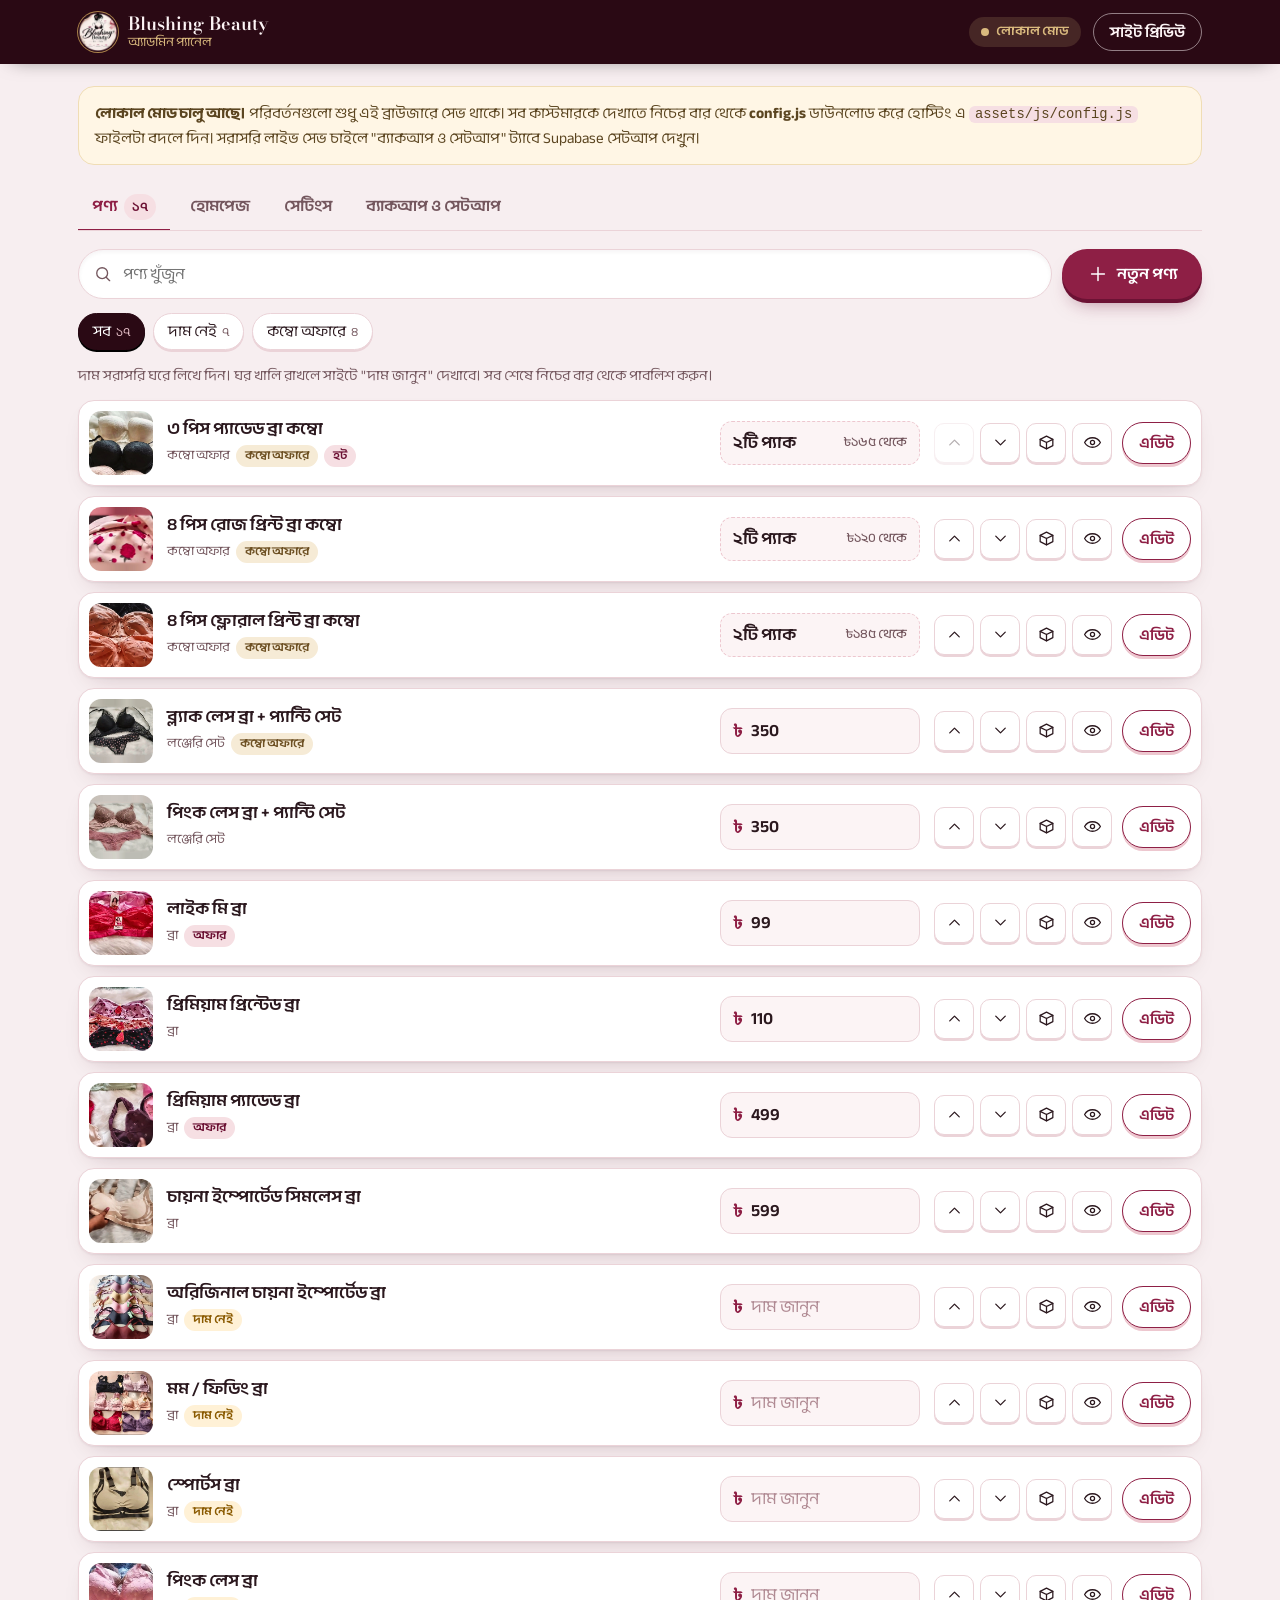
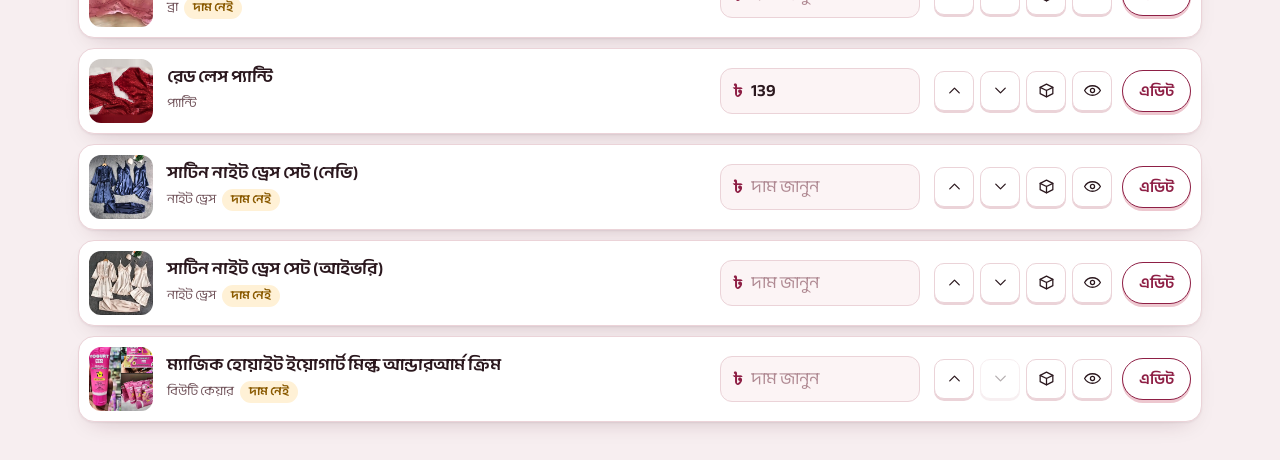
==== admin.html @ 7fa09aa9 "Launch Blushing Beauty website" ====
<!doctype html>
<html lang="bn">
<head>
  <meta charset="utf-8">
  <meta name="viewport" content="width=device-width, initial-scale=1, viewport-fit=cover">
  <meta name="robots" content="noindex, nofollow">
  <title>অ্যাডমিন | Blushing Beauty</title>
  <meta name="theme-color" content="#2A0914">
  <link rel="icon" type="image/png" href="images/favicon.png">
  <link rel="preconnect" href="https://fonts.googleapis.com">
  <link rel="preconnect" href="https://fonts.gstatic.com" crossorigin>
  <link href="https://fonts.googleapis.com/css2?family=Anek+Bangla:wght@300;400;500;600;700&family=Bodoni+Moda:opsz,wght@6..96,400..700&family=Tiro+Bangla&display=swap" rel="stylesheet">
  <link rel="stylesheet" href="assets/css/admin-base.css">
  <link rel="stylesheet" href="assets/css/admin.css">
</head>
<body class="admin">
  <header class="a-top">
    <div class="wrap a-top-row">
      <a class="a-brand" href="index.html" target="_blank" rel="noopener">
        <img src="images/logo.webp" alt="" width="40" height="40">
        <span><b>Blushing Beauty</b><small>অ্যাডমিন প্যানেল</small></span>
      </a>
      <span class="mode-pill" id="modePill"></span>
      <div class="a-top-actions">
        <a class="btn btn-ghost btn-sm" id="previewBtn" href="index.html?preview=1" target="_blank" rel="noopener">সাইট প্রিভিউ</a>
        <button type="button" class="btn btn-ghost btn-sm" id="logoutBtn" hidden>লগআউট</button>
      </div>
    </div>
  </header>

  <main class="wrap a-main">
    <!-- Login (cloud mode) -->
    <section id="loginView" class="a-login" hidden>
      <form id="loginForm" class="a-card" novalidate>
        <img src="images/logo.webp" alt="" width="72" height="72" class="a-login-logo">
        <h1>অ্যাডমিন লগইন</h1>
        <p class="a-muted">শুধু দোকানের মালিক লগইন করতে পারবেন।</p>
        <label class="a-field"><span>ইমেইল</span><input type="email" name="email" autocomplete="username" required></label>
        <label class="a-field"><span>পাসওয়ার্ড</span><input type="password" name="password" autocomplete="current-password" required></label>
        <p class="form-err" id="loginErr" role="alert"></p>
        <button type="submit" class="btn btn-primary btn-block" id="loginBtn">লগইন করুন</button>
      </form>
    </section>

    <!-- Loading / error -->
    <section id="loadView" class="a-load" hidden>
      <div class="a-spinner" aria-hidden="true"></div>
      <p id="loadText">ডেটা লোড হচ্ছে…</p>
      <button type="button" class="btn btn-primary btn-sm" id="retryBtn" hidden>আবার চেষ্টা করুন</button>
    </section>

    <!-- Main app -->
    <section id="appView" hidden>
      <div class="a-note" id="localNote" hidden>
        <b>লোকাল মোড চালু আছে।</b>
        পরিবর্তনগুলো শুধু এই ব্রাউজারে সেভ থাকে। সব কাস্টমারকে দেখাতে নিচের বার থেকে <b>config.js</b> ডাউনলোড করে হোস্টিং এ <code>assets/js/config.js</code> ফাইলটা বদলে দিন।
        সরাসরি লাইভ সেভ চাইলে "ব্যাকআপ ও সেটআপ" ট্যাবে Supabase সেটআপ দেখুন।
      </div>

      <nav class="a-tabs" role="tablist" aria-label="Admin sections">
        <button type="button" role="tab" data-tab="products" aria-selected="true">পণ্য <span class="a-tab-n" id="countAll"></span></button>
        <button type="button" role="tab" data-tab="home" aria-selected="false">হোমপেজ</button>
        <button type="button" role="tab" data-tab="settings" aria-selected="false">সেটিংস</button>
        <button type="button" role="tab" data-tab="backup" aria-selected="false">ব্যাকআপ ও সেটআপ</button>
      </nav>

      <!-- PRODUCTS -->
      <div class="a-panel" data-panel="products">
        <div class="a-toolbar">
          <label class="search">
            <svg viewBox="0 0 24 24" aria-hidden="true"><circle cx="11" cy="11" r="6.5"/><path d="m20 20-4.2-4.2"/></svg>
            <span class="sr">পণ্য খুঁজুন</span>
            <input type="search" id="aSearch" placeholder="পণ্য খুঁজুন" autocomplete="off">
          </label>
          <button type="button" class="btn btn-primary" id="addProduct">
            <svg viewBox="0 0 24 24" aria-hidden="true"><path d="M12 5v14M5 12h14"/></svg>
            নতুন পণ্য
          </button>
        </div>
        <div class="chips a-filters" id="aFilters" role="tablist" aria-label="Filter"></div>
        <p class="a-hint">দাম সরাসরি ঘরে লিখে দিন। ঘর খালি রাখলে সাইটে "দাম জানুন" দেখাবে। সব শেষে নিচের বার থেকে পাবলিশ করুন।</p>
        <ul class="a-list" id="aList" role="list"></ul>
      </div>

      <!-- HOMEPAGE: hero slides + reviews -->
      <div class="a-panel" data-panel="home" hidden>
        <div id="homePanel"></div>
      </div>

      <!-- SETTINGS -->
      <div class="a-panel" data-panel="settings" hidden>
        <form class="a-card a-form" id="settingsForm" novalidate></form>
      </div>

      <!-- BACKUP + SETUP -->
      <div class="a-panel" data-panel="backup" hidden>
        <div class="a-card a-form">
          <h2>ব্যাকআপ</h2>
          <p class="a-muted">সব পণ্য আর সেটিংস একটা ফাইলে রেখে দিন। পরে এখান থেকেই ফিরিয়ে আনা যাবে।</p>
          <div class="a-btnrow">
            <button type="button" class="btn btn-ghost btn-sm" id="exportJson">ব্যাকআপ ডাউনলোড</button>
            <label class="btn btn-ghost btn-sm a-filebtn">ব্যাকআপ থেকে ফিরিয়ে আনুন<input type="file" id="importJson" accept="application/json,.json" hidden></label>
          </div>
        </div>

        <div class="a-card a-form">
          <h2>config.js ফাইল</h2>
          <p class="a-muted">এখনকার সব পণ্য আর সেটিংস দিয়ে নতুন <code>config.js</code> তৈরি হবে। হোস্টিং এ <code>assets/js/config.js</code> এর জায়গায় এটা রাখলে সাইটে দেখাবে। ক্লাউড মোডেও এটা রাখা ভালো, ক্লাউড বন্ধ থাকলে সাইট এটা দেখায়।</p>
          <div class="a-btnrow">
            <button type="button" class="btn btn-primary btn-sm" id="exportConfig">config.js ডাউনলোড</button>
            <button type="button" class="btn btn-line btn-sm" id="resetDefaults">config.js এর পণ্যে ফিরে যান</button>
          </div>
        </div>

        <div class="a-card a-form" id="setupCard">
          <h2>লাইভ সেভ (Supabase) সেটআপ</h2>
          <p class="a-status" id="cloudStatus"></p>
          <ol class="a-steps">
            <li><a href="https://supabase.com" target="_blank" rel="noopener">supabase.com</a> এ ফ্রি অ্যাকাউন্ট খুলে একটা নতুন প্রজেক্ট বানান।</li>
            <li>SQL Editor খুলে <code>supabase-setup.sql</code> ফাইলের সব লেখা পেস্ট করে Run চাপুন।</li>
            <li>Authentication থেকে Users এ গিয়ে Add user দিয়ে নিজের ইমেইল আর পাসওয়ার্ড দিন। তারপর Sign In / Providers এ নতুন সাইন আপ বন্ধ করে দিন।</li>
            <li>Project Settings থেকে API তে গিয়ে Project URL আর anon public key কপি করে <code>assets/js/cloud-config.js</code> ফাইলে বসান।</li>
            <li>সাইট আবার আপলোড করে এই পেজে লগইন করুন। এরপর প্রতিটা পাবলিশ সাথে সাথে সবার কাছে লাইভ হবে।</li>
          </ol>
        </div>
      </div>
    </section>
  </main>

  <!-- Save bar -->
  <div class="savebar" id="saveBar" hidden>
    <div class="wrap savebar-row">
      <p id="saveText"></p>
      <div class="savebar-btns">
        <button type="button" class="btn btn-outline-light btn-sm" id="discardBtn">বাতিল</button>
        <button type="button" class="btn btn-light btn-sm" id="publishBtn">পাবলিশ করুন</button>
      </div>
    </div>
  </div>

  <!-- Product editor -->
  <dialog class="sheet a-editor" id="editor" aria-labelledby="edTitle">
    <form id="edForm" novalidate>
      <div class="ed-head">
        <h2 id="edTitle">পণ্য এডিট</h2>
        <button type="button" class="icon-btn" data-ed-close aria-label="বন্ধ করুন">
          <svg viewBox="0 0 24 24" aria-hidden="true"><path d="M6 6l12 12M18 6 6 18"/></svg>
        </button>
      </div>
      <div class="ed-body" id="edBody"></div>
      <div class="ed-foot">
        <button type="button" class="btn btn-line btn-sm" id="edDelete">মুছে ফেলুন</button>
        <span class="ed-spacer"></span>
        <button type="button" class="btn btn-ghost btn-sm" data-ed-close>বাতিল</button>
        <button type="submit" class="btn btn-primary btn-sm" id="edSave">ঠিক আছে</button>
      </div>
    </form>
  </dialog>

  <!-- Confirm -->
  <dialog class="sheet a-confirm" id="confirmDlg" aria-labelledby="confirmText">
    <div class="a-confirm-body">
      <p id="confirmText"></p>
      <div class="a-btnrow">
        <button type="button" class="btn btn-ghost btn-sm" id="confirmNo">না</button>
        <button type="button" class="btn btn-primary btn-sm" id="confirmYes">হ্যাঁ</button>
      </div>
    </div>
  </dialog>

  <div class="toast" id="toast" role="status" aria-live="polite"></div>

  <script src="assets/js/config.js"></script>
  <script src="assets/js/cloud-config.js"></script>
  <script src="assets/js/data.js"></script>
  <script src="assets/js/admin.js"></script>
</body>
</html>
---- assets/css/admin-base.css ----
/* Blushing Beauty — styles */
:root {
  --petal: #FCF4F5;
  --blush: #F6DFE3;
  --blush-deep: #EDC7CF;
  --berry: #8E1F45;
  --berry-ink: #6C1234;
  --wine: #43101F;
  --night: #2A0914;
  --ink: #2B181E;
  --muted: #74575E;
  --gold: #A8814A;
  --gold-soft: #D9B97E;
  --champagne: #EED8AC;
  --gold-line: rgba(217, 185, 126, .32);
  --line: #EBD3D8;
  --white: #FFFFFF;
  --wa: #1FA855;

  --f-display: "Bodoni Moda", "Tiro Bangla", "Noto Serif Bengali", Georgia, serif;
  --f-body: "Anek Bangla", "Noto Sans Bengali", "Hind Siliguri", system-ui, -apple-system, "Segoe UI", sans-serif;

  --shadow-1: 0 1px 2px rgba(67, 16, 31, .06), 0 10px 24px -14px rgba(67, 16, 31, .28);
  --shadow-2: 0 2px 4px rgba(67, 16, 31, .06), 0 26px 50px -22px rgba(67, 16, 31, .45);
  --noise: url("data:image/svg+xml,%3Csvg xmlns='http://www.w3.org/2000/svg' width='180' height='180'%3E%3Cfilter id='n'%3E%3CfeTurbulence type='fractalNoise' baseFrequency='.85' numOctaves='2' stitchTiles='stitch'/%3E%3CfeColorMatrix values='0 0 0 0 1 0 0 0 0 1 0 0 0 0 1 0 0 0 .07 0'/%3E%3C/filter%3E%3Crect width='100%25' height='100%25' filter='url(%23n)'/%3E%3C/svg%3E");

  --wrap: 1180px;
  --gutter: 16px;
  --r-lg: 22px;
  --r-md: 16px;
}

*, *::before, *::after { box-sizing: border-box; }
html { scroll-behavior: smooth; -webkit-text-size-adjust: 100%; }
body {
  margin: 0; background: var(--petal); color: var(--ink);
  font-family: var(--f-body); font-size: 17px; line-height: 1.65;
  -webkit-font-smoothing: antialiased; overflow-x: hidden;
}
img { display: block; max-width: 100%; }
a { color: inherit; }
button, input, textarea, select { font: inherit; color: inherit; }
button { cursor: pointer; }
h1, h2, h3 { margin: 0; font-weight: 600; }
p { margin: 0; }
[hidden] { display: none !important; }
svg { width: 22px; height: 22px; fill: none; stroke: currentColor; stroke-width: 1.6; stroke-linecap: round; stroke-linejoin: round; flex: none; }
svg .wa-dot { fill: currentColor; stroke: none; }
.sr { position: absolute; width: 1px; height: 1px; overflow: hidden; clip: rect(0 0 0 0); white-space: nowrap; }

:focus-visible { outline: 2px solid var(--berry); outline-offset: 3px; border-radius: 6px; }

.wrap { width: 100%; max-width: var(--wrap); margin: 0 auto; padding: 0 var(--gutter); }
@media (min-width: 760px) { :root { --gutter: 28px; } }
main section[id] { scroll-margin-top: 72px; }

.skip { position: absolute; left: -9999px; top: 8px; z-index: 100; background: var(--ink); color: #fff; padding: 8px 14px; border-radius: 8px; }
.skip:focus { left: 8px; }

/* ---------- strip + header ---------- */
.strip { background: var(--night); color: var(--gold-soft); text-align: center; font-size: 14px; line-height: 1.4; padding: 8px var(--gutter); letter-spacing: .01em; }

.site-header {
  position: sticky; top: 0; z-index: 30;
  background: rgba(252, 244, 245, .9);
  -webkit-backdrop-filter: saturate(1.4) blur(12px);
  backdrop-filter: saturate(1.4) blur(12px);
  border-bottom: 1px solid var(--line);
}
.header-row { display: flex; align-items: center; gap: 16px; min-height: 68px; }
.brand { display: flex; align-items: center; gap: 10px; text-decoration: none; margin-right: auto; }
.brand img { width: 44px; height: 44px; border-radius: 50%; box-shadow: 0 0 0 1px var(--gold), 0 4px 10px -4px rgba(67,16,31,.4); }
.brand-name { font-family: var(--f-display); font-size: 21px; font-weight: 600; letter-spacing: .01em; white-space: nowrap; }

.main-nav { display: none; }
.main-nav a { text-decoration: none; font-size: 16px; font-weight: 500; padding: 6px 2px; color: var(--ink); }
.main-nav a:hover { color: var(--berry); }

.header-actions { display: flex; align-items: center; gap: 8px; }
.lang { display: inline-flex; border: 1px solid var(--line); border-radius: 999px; padding: 2px; background: var(--white); }
.lang button { border: 0; background: none; padding: 4px 10px; border-radius: 999px; font-size: 14px; line-height: 1.4; color: var(--muted); }
.lang button[aria-pressed="true"] { background: var(--ink); color: var(--white); }

.cart-btn, .menu-btn, .icon-btn {
  position: relative; display: grid; place-items: center;
  width: 42px; height: 42px; border-radius: 50%;
  border: 1px solid var(--line); background: var(--white);
  box-shadow: 0 2px 0 var(--line);
}
.cart-count {
  position: absolute; top: -4px; right: -4px; min-width: 20px; height: 20px; padding: 0 5px;
  border-radius: 999px; background: var(--berry); color: #fff; font-size: 12px; line-height: 20px; text-align: center; font-weight: 600;
}
.menu-btn { gap: 5px; align-content: center; }
.menu-btn span { display: block; width: 18px; height: 1.6px; background: var(--ink); border-radius: 2px; transition: transform .2s; }
.menu-btn[aria-expanded="true"] span:first-child { transform: translateY(3.3px) rotate(45deg); }
.menu-btn[aria-expanded="true"] span:last-child { transform: translateY(-3.3px) rotate(-45deg); }

@media (max-width: 899px) {
  .brand-name { font-size: 19px; }
  .main-nav.open {
    display: flex; flex-direction: column;
    position: absolute; left: 0; right: 0; top: 100%;
    background: var(--petal); border-bottom: 1px solid var(--line);
    padding: 8px var(--gutter) 16px; box-shadow: var(--shadow-2);
  }
  .main-nav.open a { padding: 12px 0; border-bottom: 1px solid var(--line); font-size: 17px; }
  .main-nav.open a:last-child { border-bottom: 0; }
}
@media (max-width: 400px) {
  .brand-name { font-size: 17px; }
  .brand img { width: 38px; height: 38px; }
  .header-actions { gap: 6px; }
  .lang button { padding: 4px 8px; }
}
@media (min-width: 900px) {
  .main-nav { display: flex; gap: 26px; margin: 0 auto; }
  .menu-btn { display: none; }
  .brand { margin-right: 0; }
}

/* ---------- buttons (tactile, pressable) ---------- */
.btn {
  position: relative;
  display: inline-flex; align-items: center; justify-content: center; gap: 8px;
  min-height: 50px; padding: 0 24px; border-radius: 999px;
  font-size: 16px; font-weight: 600; line-height: 1.2; text-decoration: none; text-align: center;
  border: 1.5px solid transparent;
  transition: transform .12s ease, box-shadow .12s ease, background-color .15s, color .15s, border-color .15s;
}
.btn:active { transform: translateY(3px); }
.btn-primary { background: var(--berry); color: var(--white); box-shadow: 0 4px 0 var(--berry-ink), 0 12px 20px -10px rgba(108, 18, 52, .55); }
.btn-primary:hover { background: #9C2550; }
.btn-primary:active { box-shadow: 0 1px 0 var(--berry-ink), 0 4px 10px -6px rgba(108, 18, 52, .5); }
.btn-ghost { background: var(--white); border-color: var(--ink); color: var(--ink); box-shadow: 0 4px 0 var(--ink); }
.btn-ghost:hover { background: var(--petal); }
.btn-ghost:active { box-shadow: 0 1px 0 var(--ink); }
.btn-line { background: var(--white); border-color: var(--berry); color: var(--berry); box-shadow: 0 3px 0 var(--blush-deep); }
.btn-line:hover { background: var(--petal); }
.btn-line:active { box-shadow: 0 0 0 var(--blush-deep); }
.btn-light { background: var(--petal); color: var(--wine); box-shadow: 0 4px 0 var(--gold), 0 14px 26px -12px rgba(0,0,0,.6); }
.btn-light:hover { background: var(--white); }
.btn-light:active { box-shadow: 0 1px 0 var(--gold); }
.btn-outline-light { background: rgba(255,255,255,.04); border-color: rgba(252,244,245,.55); color: var(--petal); }
.btn-outline-light:hover { background: rgba(255,255,255,.1); border-color: var(--petal); }
.btn-sm { min-height: 42px; padding: 0 16px; font-size: 15px; }
.btn-block { width: 100%; }
.btn[disabled] { opacity: .5; pointer-events: none; }

/* ---------- hang tag (signature) ---------- */
.hangtag {
  position: absolute; z-index: 2; isolation: isolate;
  display: flex; flex-direction: column; align-items: center; justify-content: center;
  min-width: 66px; padding: 22px 12px 10px;
  color: var(--white); text-align: center; line-height: 1.05;
  transform: rotate(6deg); transform-origin: 50% 0;
  filter: drop-shadow(0 6px 8px rgba(67, 16, 31, .3));
  pointer-events: none;
}
.hangtag::before {
  content: ""; position: absolute; inset: 0; z-index: -1;
  background:
    radial-gradient(circle at 50% 12px, var(--petal) 0 3.6px, rgba(0,0,0,.25) 3.7px 4.4px, transparent 4.6px),
    linear-gradient(160deg, #A62B56, var(--berry) 55%, var(--berry-ink));
  clip-path: polygon(50% 0, 100% 20%, 100% 100%, 0 100%, 0 20%);
}
.hangtag::after {
  content: ""; position: absolute; left: 50%; top: -18px; width: 1.5px; height: 30px;
  background: var(--gold); transform-origin: 50% 100%; transform: rotate(-28deg);
}
.ht-price { font-family: var(--f-display); font-weight: 700; font-size: 20px; letter-spacing: .01em; }
.ht-old { font-size: 12px; opacity: .8; margin-bottom: 2px; }
.hangtag.is-ask::before {
  background: radial-gradient(circle at 50% 12px, var(--petal) 0 3.6px, rgba(255,255,255,.3) 3.7px 4.4px, transparent 4.6px), var(--ink);
}
.hangtag.is-sold::before { background: radial-gradient(circle at 50% 12px, var(--petal) 0 3.6px, transparent 4.6px), #6B5A5F; }
.ht-ask { font-family: var(--f-body); font-size: 13px; font-weight: 600; letter-spacing: 0; }

.badge {
  position: absolute; top: 12px; left: 12px; z-index: 2;
  padding: 3px 11px; border-radius: 999px; font-size: 13px; font-weight: 600; line-height: 1.5;
  background: var(--petal); color: var(--berry); box-shadow: 0 4px 10px -4px rgba(67,16,31,.45);
}
.badge-new { background: var(--ink); color: var(--white); }
.badge-hot { background: var(--berry); color: var(--white); }
.badge-offer { background: var(--gold-soft); color: var(--wine); }
.badge-sold { background: #6B5A5F; color: var(--white); }

/* ---------- hero: shop window ---------- */
.hero {
  position: relative; overflow: hidden; color: var(--petal);
  padding: 40px 0 48px;
  background:
    radial-gradient(ellipse 55% 50% at 70% 34%, rgba(233, 167, 180, .30), transparent 72%),
    radial-gradient(ellipse 70% 45% at 15% 105%, rgba(168, 129, 74, .22), transparent 70%),
    linear-gradient(165deg, #5C1631 0%, #3B0D1D 55%, var(--night) 100%);
}
.hero::before {
  content: ""; position: absolute; inset: 0; pointer-events: none; opacity: .35;
  background: repeating-linear-gradient(115deg, rgba(255,255,255,.035) 0 2px, transparent 2px 9px);
  -webkit-mask-image: radial-gradient(ellipse 80% 70% at 60% 30%, #000, transparent 75%);
  mask-image: radial-gradient(ellipse 80% 70% at 60% 30%, #000, transparent 75%);
}
.hero-grid { position: relative; display: grid; gap: 26px; grid-template-areas: "top" "stage" "bottom"; }
.hero-top { grid-area: top; }
.stage-wrap { grid-area: stage; }
.hero-bottom { grid-area: bottom; }
.hero h1 {
  font-family: var(--f-display); font-weight: 500;
  font-size: clamp(40px, 9vw, 72px); line-height: 1.08; letter-spacing: -.01em;
  max-width: 13ch; text-wrap: balance; color: var(--petal);
  text-shadow: 0 2px 30px rgba(0,0,0,.25);
}
html[lang="bn"] .hero h1 { line-height: 1.28; letter-spacing: 0; max-width: 12ch; }
.hero-sub { margin-top: 18px; font-size: 18px; color: var(--blush-deep); max-width: 36ch; }
.hero-cta { display: flex; flex-wrap: wrap; gap: 14px; }
.wa-ico { width: 20px; height: 20px; }
.promise { list-style: none; padding: 0; margin: 30px 0 0; display: grid; grid-template-columns: 1fr 1fr; gap: 14px 20px; max-width: 520px; }
.promise li { display: flex; align-items: center; gap: 10px; font-size: 15px; line-height: 1.35; color: var(--blush); }
.promise svg { color: var(--gold-soft); width: 24px; height: 24px; }

@media (max-width: 559px) { .hero-cta .btn { flex: 1 1 100%; } }
@media (min-width: 960px) {
  .hero { padding: 60px 0 68px; }
  .hero-grid {
    grid-template-columns: 1fr 1.08fr; column-gap: 40px; row-gap: 34px;
    grid-template-areas: "top stage" "bottom stage"; align-items: center;
  }
  .hero-top { align-self: end; }
  .hero-bottom { align-self: start; }
}

/* 3D stage */
.stage {
  --card-w: 124px;
  position: relative; height: calc(var(--card-w) * 2.05);
  perspective: 1100px; perspective-origin: 50% 28%;
  touch-action: pan-y; -webkit-user-select: none; user-select: none;
  cursor: grab;
}
.stage.dragging { cursor: grabbing; }
@media (min-width: 560px) { .stage { --card-w: 156px; } }
@media (min-width: 960px) { .stage { --card-w: 172px; height: 460px; } }
.ring {
  position: absolute; left: 50%; top: 9%;
  width: var(--card-w); height: calc(var(--card-w) * 1.32);
  margin-left: calc(var(--card-w) / -2);
  transform-style: preserve-3d;
  will-change: transform;
}
.r-card {
  --lit: 1;
  position: absolute; inset: 0; padding: 0; border: 0; background: none;
  transform-style: preserve-3d;
  -webkit-tap-highlight-color: transparent;
}
.r-face {
  position: absolute; inset: 0; overflow: hidden;
  border-radius: 999px 999px 16px 16px;
  -webkit-backface-visibility: hidden; backface-visibility: hidden;
}
.r-front {
  background: var(--blush-deep);
  box-shadow: 0 0 0 1.5px var(--gold-soft), 0 0 0 5px rgba(217, 185, 126, .14), 0 24px 40px -18px rgba(0,0,0,.7);
  -webkit-box-reflect: below 10px linear-gradient(transparent 70%, rgba(255,255,255,.16));
}
.r-front img { width: 100%; height: 100%; object-fit: cover; pointer-events: none; }
.r-shade { position: absolute; inset: 0; background: linear-gradient(180deg, rgba(42,9,20,.2), rgba(42,9,20,.92)); opacity: calc((1 - var(--lit)) * .95); }
.r-back {
  transform: rotateY(180deg);
  display: grid; place-items: center;
  background: radial-gradient(circle at 50% 40%, #6A1C38, #2E0A16 75%);
  box-shadow: 0 0 0 1.5px rgba(217,185,126,.45);
}
.r-back img { width: 54%; border-radius: 50%; opacity: .5; filter: grayscale(.3) sepia(.4); }
.r-tag {
  top: 18px; right: -14px;
  transform: translateZ(28px) rotate(8deg);
  -webkit-backface-visibility: hidden; backface-visibility: hidden;
  opacity: calc(.1 + var(--lit) * .9);
}
.r-tag .ht-price { font-size: 18px; }
.r-card:focus-visible { outline: none; }
.r-card:focus-visible .r-front { box-shadow: 0 0 0 3px var(--petal), 0 0 0 6px var(--gold); }
.floor {
  position: absolute; left: 50%; bottom: 0; width: min(560px, 96%); height: 80px; transform: translateX(-50%);
  background: radial-gradient(ellipse at center, rgba(233, 167, 180, .3), rgba(233,167,180,.06) 45%, transparent 70%);
  pointer-events: none;
}
.stage-ctrl { display: flex; align-items: center; justify-content: center; gap: 14px; margin-top: 6px; }
.stage-hint { font-size: 14px; color: var(--blush-deep); opacity: .85; }
.round-btn {
  display: grid; place-items: center; width: 40px; height: 40px; border-radius: 50%;
  border: 1px solid rgba(217,185,126,.55); background: rgba(255,255,255,.05); color: var(--petal);
}
.round-btn:hover { background: rgba(255,255,255,.12); }
.round-btn svg { width: 18px; height: 18px; }

/* ---------- sections ---------- */
.section-head { margin-bottom: 28px; max-width: 640px; }
.section-head h2, .size h2, .contact h2 {
  font-family: var(--f-display); font-weight: 500;
  font-size: clamp(30px, 5vw, 44px); line-height: 1.15;
}
html[lang="bn"] .section-head h2, html[lang="bn"] .size h2, html[lang="bn"] .contact h2 { line-height: 1.3; }
.section-head p { margin-top: 10px; color: var(--muted); }

/* offers: tilted photo frames */
.offers { background: var(--white); padding: 64px 0; }
.offer-list { display: grid; gap: 18px; }
.offer {
  position: relative; display: grid; grid-template-columns: 42% 1fr; align-items: center;
  background: linear-gradient(135deg, var(--petal), var(--blush));
  border: 1px solid var(--line); border-radius: var(--r-lg);
  box-shadow: var(--shadow-1);
  perspective: 900px;
}
.offer-img { display: block; border: 0; padding: 16px 0 16px 16px; background: none; }
.offer-frame {
  display: block; aspect-ratio: 1 / 1; border-radius: 14px; overflow: hidden; background: var(--blush-deep);
  transform: rotateY(16deg) rotateX(4deg) translateZ(10px);
  box-shadow: -14px 18px 28px -14px rgba(67,16,31,.55), 0 0 0 4px var(--white);
  transition: transform .45s cubic-bezier(.2,.8,.2,1), box-shadow .45s;
}
.offer-frame img { width: 100%; height: 100%; object-fit: cover; }
.offer:hover .offer-frame, .offer-img:focus-visible .offer-frame { transform: rotateY(0) rotateX(0) translateZ(24px) scale(1.02); box-shadow: 0 24px 40px -18px rgba(67,16,31,.55), 0 0 0 4px var(--white); }
.offer-body { min-width: 0; padding: 18px 18px 18px 22px; display: flex; flex-direction: column; align-items: flex-start; }
.offer-body .badge { position: static; margin-bottom: 8px; box-shadow: none; }
.offer h3 { font-size: 17px; font-weight: 600; line-height: 1.35; }
.offer-price { font-family: var(--f-display); font-weight: 600; font-size: clamp(32px, 7vw, 44px); line-height: 1.1; color: var(--berry); margin-top: 6px; }
.offer-price s { font-size: .45em; color: var(--muted); font-weight: 400; }
.offer-price-sm { font-family: var(--f-body); font-size: 18px; color: var(--muted); }
.offer-note { font-size: 14px; color: var(--muted); margin-top: 2px; }
.offer .btn { margin-top: 14px; }
@media (min-width: 900px) { .offer-list { grid-template-columns: 1fr 1fr; gap: 22px; } }

/* shop */
.shop { padding: 64px 0 72px; }
.toolbar { display: flex; gap: 10px; flex-wrap: wrap; margin-bottom: 14px; }
.search {
  flex: 1 1 260px; display: flex; align-items: center; gap: 8px;
  min-height: 48px; padding: 0 14px; border-radius: 999px;
  background: var(--white); border: 1px solid var(--line); box-shadow: inset 0 2px 4px rgba(67,16,31,.05);
}
.search svg { color: var(--muted); width: 20px; height: 20px; }
.search input { flex: 1; border: 0; background: none; min-width: 0; height: 46px; outline: none; font-size: 16px; }
.search:focus-within { border-color: var(--berry); box-shadow: 0 0 0 3px rgba(142,31,69,.12); }
.sort select {
  min-height: 48px; padding: 0 40px 0 16px; border-radius: 999px; border: 1px solid var(--line);
  background: var(--white) url("data:image/svg+xml,%3Csvg xmlns='http://www.w3.org/2000/svg' viewBox='0 0 24 24' fill='none' stroke='%2374575E' stroke-width='1.8' stroke-linecap='round'%3E%3Cpath d='m7 10 5 5 5-5'/%3E%3C/svg%3E") no-repeat right 14px center / 18px;
  -webkit-appearance: none; appearance: none; font-size: 15px;
}
.chips { display: flex; gap: 8px; overflow-x: auto; padding: 2px var(--gutter) 14px; margin: 0 calc(var(--gutter) * -1) 4px; scrollbar-width: none; }
.chips::-webkit-scrollbar { display: none; }
.chip {
  flex: none; border: 1px solid var(--line); background: var(--white); color: var(--ink);
  border-radius: 999px; padding: 7px 14px; font-size: 15px; line-height: 1.4; white-space: nowrap;
  box-shadow: 0 2px 0 var(--line);
}
.chip-n { font-size: 12.5px; color: var(--muted); margin-left: 2px; }
.chip[aria-selected="true"] { background: var(--ink); border-color: var(--ink); color: var(--white); box-shadow: 0 2px 0 #000; }
.chip[aria-selected="true"] .chip-n { color: var(--blush-deep); }
.result-count { font-size: 14px; color: var(--muted); margin-bottom: 10px; }
.result-count:empty { display: none; }

.grid { display: grid; grid-template-columns: repeat(2, minmax(0, 1fr)); gap: 14px; }
@media (min-width: 760px) { .grid { grid-template-columns: repeat(3, minmax(0, 1fr)); gap: 22px; } }
@media (min-width: 1100px) { .grid { grid-template-columns: repeat(4, minmax(0, 1fr)); } }

.card {
  --rx: 0deg; --ry: 0deg;
  position: relative; display: flex; flex-direction: column;
  background: var(--white); border: 1px solid var(--line); border-radius: var(--r-md);
  box-shadow: var(--shadow-1);
  transform: perspective(1000px) rotateX(var(--rx)) rotateY(var(--ry));
  transform-style: preserve-3d;
  transition: transform .35s cubic-bezier(.2,.8,.2,1), box-shadow .35s;
}
.card.tilting { transition: transform .08s linear, box-shadow .2s; box-shadow: var(--shadow-2); }
.card-img {
  position: relative; display: block; border: 0; padding: 0; background: var(--blush);
  aspect-ratio: 1 / 1; overflow: hidden; border-radius: calc(var(--r-md) - 1px) calc(var(--r-md) - 1px) 0 0;
}
.card-img img { width: 100%; height: 100%; object-fit: cover; transition: transform .5s ease; }
.card:hover .card-img img { transform: scale(1.04); }
.card > .hangtag { top: 16px; right: 12px; transform: translateZ(34px) rotate(6deg); }
.card-body { display: flex; flex-direction: column; flex: 1; padding: 12px 12px 14px; transform: translateZ(12px); }
.card h3 { font-size: 16px; font-weight: 600; line-height: 1.35; }
.card-note { font-size: 14px; color: var(--muted); margin-top: 2px; margin-bottom: 12px; }
.card .btn { margin-top: auto; width: 100%; }
.glare {
  position: absolute; inset: 0; border-radius: inherit; pointer-events: none; opacity: 0; transition: opacity .3s;
  background: radial-gradient(circle at var(--gx, 50%) var(--gy, 0%), rgba(255,255,255,.45), transparent 45%);
  mix-blend-mode: soft-light;
}
.card.tilting .glare { opacity: 1; }
.card.is-sold .card-img img { filter: grayscale(.85) brightness(1.05); opacity: .8; }
@media (max-width: 420px) {
  .card > .hangtag { min-width: 56px; padding: 19px 8px 8px; }
  .card > .hangtag .ht-price { font-size: 17px; }
  .card > .hangtag .ht-ask { font-size: 12px; }
  .card h3 { font-size: 15px; }
  .badge { font-size: 12px; padding: 2px 9px; top: 10px; left: 10px; }
}
.empty { grid-column: 1 / -1; text-align: center; padding: 48px 16px; color: var(--muted); display: grid; gap: 16px; justify-items: center; }

/* skeleton */
.sk { box-shadow: none; transform: none; }
.sk-img { aspect-ratio: 1 / 1; border-radius: var(--r-md) var(--r-md) 0 0; }
.sk-line { height: 14px; border-radius: 6px; margin: 4px 0 8px; }
.sk-line.short { width: 55%; }
.sk-btn { height: 42px; border-radius: 999px; margin-top: 8px; }
.sk-img, .sk-line, .sk-btn { background: linear-gradient(90deg, var(--blush) 0%, var(--petal) 50%, var(--blush) 100%); background-size: 200% 100%; animation: shimmer 1.3s linear infinite; }
@keyframes shimmer { from { background-position: 200% 0; } to { background-position: -200% 0; } }

/* size */
.size { background: var(--blush); padding: 64px 0; }
.size-grid { display: grid; gap: 32px; }
.size-copy p { margin-top: 14px; max-width: 46ch; }
.size-copy .size-help { color: var(--berry-ink); font-weight: 500; }
.size-tables { display: grid; gap: 20px; }
@media (min-width: 560px) { .size-tables { grid-template-columns: 1fr 1fr; } }
@media (min-width: 900px) { .size-grid { grid-template-columns: 1fr 1.1fr; gap: 56px; align-items: start; } }
table { width: 100%; border-collapse: separate; border-spacing: 0; background: var(--petal); border-radius: var(--r-md); overflow: hidden; box-shadow: var(--shadow-1); }
caption { text-align: left; font-family: var(--f-display); font-size: 21px; font-weight: 600; padding: 0 0 10px; }
th, td { text-align: left; padding: 11px 16px; border-bottom: 1px solid var(--line); font-size: 16px; }
th { font-weight: 600; font-size: 14px; color: var(--muted); background: var(--white); }
td:last-child, th:last-child { text-align: right; }
tbody tr:last-child td { border-bottom: 0; }
td:last-child { font-weight: 600; }

/* how */
.how { background: var(--white); padding: 64px 0; }
.steps { list-style: none; margin: 0; padding: 0; display: grid; gap: 28px; counter-reset: step; }
.steps li { counter-increment: step; position: relative; padding-left: 66px; }
.steps li::before {
  content: counter(step, bengali);
  position: absolute; left: 0; top: -6px; width: 48px; height: 48px; border-radius: 50%;
  display: grid; place-items: center;
  font-family: var(--f-display); font-size: 24px; color: var(--petal);
  background: radial-gradient(circle at 35% 30%, #B23A64, var(--berry) 55%, var(--berry-ink));
  box-shadow: 0 4px 0 var(--wine), 0 12px 18px -8px rgba(67,16,31,.5);
}
html[lang="en"] .steps li::before { content: counter(step); }
.steps h3 { font-size: 19px; font-weight: 600; line-height: 1.35; }
.steps p { color: var(--muted); margin-top: 4px; max-width: 36ch; }
@media (min-width: 900px) {
  .steps { grid-template-columns: repeat(3, 1fr); gap: 40px; }
  .steps li { padding-left: 0; padding-top: 68px; }
}

/* faq + contact */
.contact { padding: 64px 0 80px; }
.contact-grid { display: grid; gap: 48px; }
@media (min-width: 900px) { .contact-grid { grid-template-columns: 1fr 1fr; gap: 64px; } }
.faq h2 { margin-bottom: 16px; }
details { border-bottom: 1px solid var(--line); }
summary { list-style: none; cursor: pointer; position: relative; padding: 16px 40px 16px 0; font-weight: 600; font-size: 17px; line-height: 1.4; }
summary::-webkit-details-marker { display: none; }
summary::after {
  content: ""; position: absolute; right: 6px; top: 50%; width: 12px; height: 12px; margin-top: -8px;
  border-right: 1.6px solid var(--berry); border-bottom: 1.6px solid var(--berry); transform: rotate(45deg); transition: transform .2s;
}
details[open] summary::after { transform: rotate(-135deg); margin-top: -2px; }
details p { padding: 0 0 18px; color: var(--muted); max-width: 52ch; }

.contact-list { margin: 20px 0 0; display: grid; gap: 14px; }
.contact-list div { display: grid; grid-template-columns: 130px 1fr; gap: 12px; }
.contact-list dt { color: var(--muted); font-size: 15px; }
.contact-list dd { margin: 0; font-weight: 500; }
.contact-list a { text-decoration-color: var(--gold); text-underline-offset: 3px; }
@media (max-width: 420px) { .contact-list div { grid-template-columns: 1fr; gap: 0; } }
.contact-actions { display: flex; flex-wrap: wrap; gap: 12px; margin-top: 22px; }
.map { margin-top: 26px; border-radius: var(--r-md); overflow: hidden; background: var(--blush); aspect-ratio: 16 / 10; border: 1px solid var(--line); box-shadow: var(--shadow-1); }
.map iframe { width: 100%; height: 100%; border: 0; display: block; }

/* footer */
.site-footer { background: var(--night); color: var(--petal); padding: 40px 0 96px; }
.footer-row { display: grid; gap: 24px; }
.footer-brand { display: flex; align-items: center; gap: 14px; }
.footer-brand img { width: 56px; height: 56px; border-radius: 50%; box-shadow: 0 0 0 1px var(--gold); }
.footer-name { font-family: var(--f-display); font-size: 22px; }
.footer-tag { font-size: 14px; opacity: .75; font-style: italic; }
.footer-nav { display: flex; flex-wrap: wrap; gap: 8px 22px; }
.footer-nav a { text-decoration: none; opacity: .85; }
.footer-nav a:hover { opacity: 1; text-decoration: underline; }
.copy { font-size: 14px; opacity: .6; }
@media (min-width: 900px) {
  .site-footer { padding-bottom: 40px; }
  .footer-row { grid-template-columns: auto 1fr auto; align-items: center; gap: 48px; }
  .footer-nav { justify-content: center; }
}

/* floating whatsapp + cart bar + preview flag */
.wa-float {
  position: fixed; right: 16px; bottom: 18px; z-index: 40;
  width: 56px; height: 56px; border-radius: 50%; display: grid; place-items: center;
  background: radial-gradient(circle at 35% 30%, #34C46E, var(--wa)); color: #fff;
  box-shadow: 0 4px 0 #157A3D, 0 14px 24px -8px rgba(31, 168, 85, .55);
  transition: bottom .2s, transform .12s;
}
.wa-float:active { transform: translateY(3px); }
.wa-float svg { width: 30px; height: 30px; stroke-width: 1.7; }
body:has(.cart-bar:not([hidden])) .wa-float { bottom: 90px; }

.cart-bar {
  position: fixed; left: 12px; right: 12px; bottom: 12px; z-index: 40;
  display: flex; align-items: center; justify-content: space-between; gap: 12px;
  min-height: 60px; padding: 0 8px 0 20px; border: 0; border-radius: 999px;
  background: var(--ink); color: var(--white); font-size: 15px; text-align: left;
  box-shadow: 0 4px 0 #000, 0 16px 30px -10px rgba(43, 24, 30, .6);
}
.cart-bar-go { background: var(--berry); padding: 10px 16px; border-radius: 999px; font-weight: 600; white-space: nowrap; }
@media (min-width: 900px) {
  .cart-bar { display: none !important; }
  .wa-float, body:has(.cart-bar:not([hidden])) .wa-float { right: 24px; bottom: 24px; }
}
.preview-flag {
  position: fixed; top: 10px; left: 50%; transform: translateX(-50%); z-index: 70;
  background: var(--gold-soft); color: var(--wine); padding: 6px 14px; border-radius: 999px;
  font-size: 13px; font-weight: 600; box-shadow: var(--shadow-2); white-space: nowrap; max-width: calc(100% - 24px); overflow: hidden; text-overflow: ellipsis;
}

/* ---------- dialogs ---------- */
.sheet {
  border: 0; padding: 0; color: var(--ink); background: var(--petal);
  width: calc(100% - 32px); max-width: 940px; max-height: calc(100dvh - 48px);
  border-radius: var(--r-lg); overflow: auto; overscroll-behavior: contain;
  box-shadow: 0 40px 80px -30px rgba(0,0,0,.6);
}
.sheet::backdrop { background: rgba(42, 9, 20, .6); -webkit-backdrop-filter: blur(3px); backdrop-filter: blur(3px); }
.sheet[open] { animation: pop .28s cubic-bezier(.2,.8,.2,1); }
@keyframes pop { from { opacity: 0; transform: translateY(18px) scale(.98); } to { opacity: 1; transform: none; } }
.sheet-close-row { position: sticky; top: 0; z-index: 3; display: flex; justify-content: flex-end; height: 0; }
.sheet-close-row .icon-btn { margin: 12px 12px 0 0; }
.icon-btn svg { width: 20px; height: 20px; }

.pd { display: grid; }
.pd-gallery { background: var(--blush); }
.pd-main { position: relative; aspect-ratio: 1 / 1; overflow: hidden; }
.pd-main img { width: 100%; height: 100%; object-fit: cover; }
.pd-thumbs { display: flex; gap: 8px; padding: 10px; overflow-x: auto; }
.pd-thumb { flex: none; width: 64px; height: 64px; border-radius: 10px; overflow: hidden; padding: 0; border: 2px solid transparent; background: none; }
.pd-thumb[aria-pressed="true"] { border-color: var(--berry); }
.pd-thumb img { width: 100%; height: 100%; object-fit: cover; }
.pd-info { padding: 22px 20px 26px; display: flex; flex-direction: column; gap: 14px; }
.pd-cat { font-size: 14px; color: var(--muted); margin-bottom: -10px; }
.pd-cat:empty { display: none; }
.pd-info h2 { font-family: var(--f-display); font-weight: 500; font-size: 28px; line-height: 1.25; padding-right: 36px; }
.pd-price { font-family: var(--f-display); font-size: 34px; font-weight: 600; color: var(--berry); line-height: 1.1; }
.pd-price s { font-size: 18px; color: var(--muted); font-weight: 400; margin-left: 6px; }
.pd-price.pd-ask { font-family: var(--f-body); font-size: 16px; font-weight: 500; color: var(--berry-ink); background: var(--blush); padding: 12px 14px; border-radius: 12px; line-height: 1.5; }
.pd-desc { color: var(--muted); }
.pd-field { border: 0; margin: 0; padding: 0; display: flex; flex-direction: column; gap: 8px; }
.pd-field legend, .pd-label { font-size: 15px; font-weight: 600; padding: 0; margin-bottom: 8px; }
.pd-field legend { display: flex; gap: 10px; align-items: baseline; }
.pd-row { flex-direction: row; align-items: center; justify-content: space-between; }
.pd-row .pd-label { margin: 0; }
.pd-sizehelp { font-weight: 400; font-size: 14px; color: var(--berry); text-underline-offset: 3px; }
.pd-field input { width: 100%; min-height: 48px; padding: 10px 14px; border: 1px solid var(--line); border-radius: 12px; background: var(--white); }
.pd-err, .form-err { color: #B3261E; font-size: 14px; }
.pd-err:empty, .form-err:empty { display: none; }
.seg { display: flex; flex-wrap: wrap; gap: 8px; }
.seg-btn {
  min-height: 44px; min-width: 52px; padding: 6px 16px; border-radius: 999px;
  border: 1px solid var(--line); background: var(--white); font-size: 15px; line-height: 1.3;
  box-shadow: 0 2px 0 var(--line); transition: transform .1s;
}
.seg-btn:active { transform: translateY(2px); }
.seg-btn span { color: var(--muted); margin-left: 4px; }
.seg-btn[aria-pressed="true"] { background: var(--ink); border-color: var(--ink); color: var(--white); box-shadow: 0 2px 0 #000; }
.seg-btn[aria-pressed="true"] span { color: var(--blush-deep); }
.qty { display: inline-flex; align-items: center; border: 1px solid var(--line); border-radius: 999px; background: var(--white); }
.qty button { width: 42px; height: 42px; border: 0; background: none; font-size: 20px; line-height: 1; border-radius: 50%; }
.qty output { min-width: 28px; text-align: center; font-weight: 600; }
.qty-sm button { width: 34px; height: 34px; font-size: 18px; }
.pd-actions { display: grid; gap: 14px; margin-top: 4px; }

@media (min-width: 760px) {
  .pd { grid-template-columns: 1fr 1fr; }
  .pd-info { padding: 32px 30px; }
  .pd-gallery { display: flex; flex-direction: column; }
  .pd-main { flex: 1 1 auto; aspect-ratio: auto; min-height: 380px; }
}
@media (max-width: 759px) {
  .sheet { width: 100%; max-width: 100%; margin: auto 0 0; max-height: 92dvh; border-radius: var(--r-lg) var(--r-lg) 0 0; }
}

/* cart drawer */
.cart-sheet { display: none; }
.cart-sheet[open] { display: flex; flex-direction: column; }
@media (min-width: 760px) {
  .cart-sheet { margin: 0 0 0 auto; width: 440px; max-width: 100%; height: 100dvh; max-height: 100dvh; border-radius: 0; }
  .cart-sheet[open] { animation: slide .3s cubic-bezier(.2,.8,.2,1); }
  @keyframes slide { from { transform: translateX(40px); opacity: 0; } to { transform: none; opacity: 1; } }
}
.cart-head { position: sticky; top: 0; z-index: 2; display: flex; align-items: center; justify-content: space-between; padding: 16px 20px; background: var(--petal); border-bottom: 1px solid var(--line); }
.cart-head h2 { font-family: var(--f-display); font-weight: 500; font-size: 26px; }
.cart-body { padding: 8px 20px 28px; flex: 1; }
.cart-empty { padding: 48px 0; text-align: center; display: grid; gap: 18px; justify-items: center; color: var(--muted); }
.lines { list-style: none; padding: 0; margin: 0; }
.line { display: grid; grid-template-columns: 72px 1fr; gap: 14px; padding: 16px 0; border-bottom: 1px solid var(--line); }
.line img { width: 72px; height: 72px; border-radius: 12px; object-fit: cover; box-shadow: var(--shadow-1); }
.line-name { font-weight: 600; line-height: 1.35; }
.line-meta { font-size: 14px; color: var(--muted); margin-top: 2px; }
.line-row { display: flex; align-items: center; justify-content: space-between; margin-top: 8px; }
.line-total { font-weight: 600; }
.line-remove { border: 0; background: none; padding: 6px 0 0; font-size: 13px; color: var(--muted); text-decoration: underline; text-underline-offset: 3px; }
.checkout { display: grid; gap: 14px; margin-top: 18px; }
.checkout label { display: grid; gap: 6px; }
.checkout label > span { font-size: 15px; font-weight: 600; }
.checkout input:not([type="radio"]), .checkout textarea { width: 100%; min-height: 48px; padding: 10px 14px; border: 1px solid var(--line); border-radius: 12px; background: var(--white); resize: vertical; }
.checkout [aria-invalid="true"] { border-color: #B3261E; box-shadow: 0 0 0 1px #B3261E; }
.areas { border: 0; padding: 0; margin: 0; display: grid; gap: 8px; }
.areas legend { font-size: 15px; font-weight: 600; padding: 0; margin-bottom: 8px; }
.area { display: flex !important; align-items: center; gap: 10px; padding: 12px 14px; border: 1px solid var(--line); border-radius: 12px; background: var(--white); cursor: pointer; }
.area:has(input:checked) { border-color: var(--berry); box-shadow: 0 0 0 1px var(--berry); }
.area input { accent-color: var(--berry); width: 18px; height: 18px; margin: 0; }
.area span { flex: 1; font-weight: 400 !important; }
.sum { margin: 6px 0 0; padding: 14px 0 0; border-top: 1px solid var(--line); display: grid; gap: 6px; }
.sum div { display: flex; justify-content: space-between; }
.sum dt { color: var(--muted); }
.sum dd { margin: 0; font-weight: 500; }
.sum .sum-total { margin-top: 4px; font-size: 19px; }
.sum .sum-total dt { color: var(--ink); font-weight: 600; }
.sum .sum-total dd { font-family: var(--f-display); font-weight: 700; color: var(--berry); font-size: 24px; }
.fine { font-size: 13px; color: var(--muted); text-align: center; }

/* toast */
.toast {
  position: fixed; left: 50%; bottom: 100px; z-index: 60;
  transform: translate(-50%, 16px); opacity: 0; pointer-events: none;
  background: var(--ink); color: var(--white); padding: 10px 18px; border-radius: 999px; font-size: 15px;
  box-shadow: var(--shadow-2); transition: opacity .2s, transform .2s;
}
.toast.show { opacity: 1; transform: translate(-50%, 0); }

@media (prefers-reduced-motion: reduce) {
  html { scroll-behavior: auto; }
  *, *::before, *::after { transition: none !important; animation: none !important; }
}


/* =========================================================
   PREMIUM LAYER (v3)
   ========================================================= */

/* film grain on dark surfaces */
.grain { position: relative; isolation: isolate; }
.grain::after {
  content: ""; position: absolute; inset: 0; z-index: 3; pointer-events: none;
  background-image: var(--noise); mix-blend-mode: overlay; opacity: .9;
}

/* header: dark glass while it sits over the hero */
.site-header { transition: background-color .35s ease, border-color .35s ease; }
.site-header.on-dark { background: rgba(42, 9, 20, .94); border-bottom-color: var(--gold-line); }
.site-header.on-dark .brand-name { color: var(--petal); }
.site-header.on-dark .main-nav a { color: rgba(252, 244, 245, .82); }
.site-header.on-dark .main-nav a:hover { color: var(--champagne); }
.site-header.on-dark .lang { background: rgba(255, 255, 255, .06); border-color: var(--gold-line); }
.site-header.on-dark .lang button { color: rgba(252, 244, 245, .7); }
.site-header.on-dark .lang button[aria-pressed="true"] { background: var(--champagne); color: var(--night); }
.site-header.on-dark .cart-btn, .site-header.on-dark .menu-btn { background: rgba(255, 255, 255, .06); border-color: var(--gold-line); color: var(--petal); box-shadow: none; }
.site-header.on-dark .menu-btn span { background: var(--petal); }
.site-header.on-dark .main-nav.open a { color: var(--ink); }
.main-nav a { position: relative; }
@media (min-width: 900px) {
  .main-nav a::after { content: ""; position: absolute; left: 0; right: 0; bottom: 0; height: 1px; background: currentColor; transform: scaleX(0); transform-origin: left; transition: transform .3s ease; }
  .main-nav a:hover::after { transform: scaleX(1); }
}
.strip { border-bottom: 1px solid rgba(217, 185, 126, .12); }

/* hero: cinematic */
.hero { padding-top: 34px; }
.hero-word {
  position: absolute; right: -3vw; top: 4%; z-index: 0; pointer-events: none; user-select: none;
  font-family: "Bodoni Moda", Georgia, serif; font-style: italic; font-weight: 500;
  font-size: clamp(120px, 30vw, 360px); line-height: .8; letter-spacing: -.03em;
  color: transparent; -webkit-text-stroke: 1px rgba(217, 185, 126, .2);
}
.hero-grid { z-index: 1; }
.hero-sign {
  margin-top: 6px; font-family: "Bodoni Moda", Georgia, serif; font-style: italic; font-weight: 400;
  font-size: clamp(18px, 2.4vw, 24px); color: var(--champagne); letter-spacing: .01em;
}
html[lang="en"] .hero-sign { display: none; }
@media (max-width: 759px) { .hero-word { -webkit-text-stroke-color: rgba(217, 185, 126, .12); top: 2%; } }
.hero-sub { color: rgba(237, 199, 207, .9); }
.spot {
  position: absolute; left: 50%; top: -18%; width: 82%; height: 120%; transform: translateX(-50%);
  background: linear-gradient(180deg, rgba(255, 232, 240, .2), rgba(255, 232, 240, .04) 60%, transparent 85%);
  clip-path: polygon(40% 0, 60% 0, 100% 100%, 0 100%);
  filter: blur(10px); pointer-events: none;
}
.stage { isolation: isolate; }
.r-front { box-shadow: 0 0 0 1px var(--champagne), 0 0 0 6px rgba(217, 185, 126, .12), 0 0 0 7px rgba(217, 185, 126, .28), 0 26px 44px -18px rgba(0,0,0,.75); }
.btn-light { background: linear-gradient(180deg, #FFF8F2, var(--petal)); }

@media (prefers-reduced-motion: no-preference) {
  .hero h1 { animation: rise 1s .05s cubic-bezier(.2,.8,.2,1) both; }
  .hero-sign { animation: rise 1s .2s cubic-bezier(.2,.8,.2,1) both; }
  .hero-sub { animation: rise 1s .3s cubic-bezier(.2,.8,.2,1) both; }
  .stage { animation: stageIn 1.4s .2s cubic-bezier(.2,.8,.2,1) both; }
  .hero-bottom { animation: rise 1s .45s cubic-bezier(.2,.8,.2,1) both; }
  @keyframes rise { from { opacity: 0; transform: translateY(22px); } to { opacity: 1; transform: none; } }
  @keyframes stageIn { from { opacity: 0; transform: translateY(40px) scale(.9); } to { opacity: 1; transform: none; } }
}

/* brand ribbon */
.ribbon {
  background: var(--night); color: var(--champagne); overflow: hidden;
  border-top: 1px solid var(--gold-line); border-bottom: 1px solid var(--gold-line);
  padding: 13px 0;
}
.ribbon-track { display: flex; width: max-content; animation: marquee 48s linear infinite; }
.ribbon:hover .ribbon-track { animation-play-state: paused; }
.rb-set { display: flex; align-items: center; gap: 26px; padding-right: 26px; }
.rb-item { font-family: "Bodoni Moda", "Tiro Bangla", Georgia, serif; font-style: italic; font-size: 19px; white-space: nowrap; }
.rb-ico svg { width: 15px; height: 15px; color: var(--gold-soft); stroke-width: 1.4; display: block; }
@keyframes marquee { to { transform: translateX(-50%); } }
@media (prefers-reduced-motion: reduce) { .ribbon-track { animation: none; } }

/* section heads: a little more air */
.section-head { margin-bottom: 34px; }
.section-head h2, .size h2, .contact h2, .vow h2 { letter-spacing: -.005em; }

/* category arches */
.cats-sec { background: var(--petal); padding: 72px 0 64px; }
.arches {
  display: grid; grid-auto-flow: column; grid-auto-columns: 40%; gap: 16px;
  overflow-x: auto; scroll-snap-type: x mandatory; scrollbar-width: none;
  margin: 0 calc(var(--gutter) * -1); padding: 10px var(--gutter) 12px;
}
.arches::-webkit-scrollbar { display: none; }
@media (min-width: 640px) { .arches { grid-auto-columns: 28%; } }
@media (min-width: 1000px) {
  .arches { grid-auto-flow: row; grid-template-columns: repeat(auto-fit, minmax(150px, 1fr)); overflow: visible; margin: 0; padding: 10px 0 0; gap: 22px; }
}
.arch-tile { scroll-snap-align: start; display: grid; gap: 6px; justify-items: center; text-align: center; border: 0; background: none; padding: 0; color: var(--ink); }
.arch-img {
  display: block; width: 100%; aspect-ratio: 3 / 4; overflow: hidden; background: var(--blush);
  border-radius: 999px 999px 18px 18px;
  box-shadow: 0 0 0 1px rgba(168, 129, 74, .45), 0 0 0 6px var(--petal), 0 0 0 7px rgba(168, 129, 74, .22), 0 26px 40px -24px rgba(67, 16, 31, .55);
  transition: transform .45s cubic-bezier(.2,.8,.2,1), box-shadow .45s;
  margin-bottom: 10px;
}
.arch-img img { width: 100%; height: 100%; object-fit: cover; transition: transform .7s cubic-bezier(.2,.8,.2,1); }
.arch-tile:hover .arch-img { transform: translateY(-6px); }
.arch-tile:hover .arch-img img { transform: scale(1.06); }
.arch-name { font-family: var(--f-display); font-size: 19px; font-weight: 500; line-height: 1.3; }
.arch-n { font-size: 13.5px; color: var(--muted); }

/* offers: dark lookbook */
.offers {
  color: var(--petal);
  background:
    radial-gradient(ellipse 60% 55% at 85% 0%, rgba(142, 31, 69, .45), transparent 70%),
    radial-gradient(ellipse 50% 40% at 0% 100%, rgba(168, 129, 74, .16), transparent 70%),
    linear-gradient(180deg, #36101F, var(--night));
  padding: 76px 0;
}
.offers .section-head h2 { color: var(--petal); }
.offers .section-head p { color: rgba(237, 199, 207, .8); }
.offers .offer {
  background: linear-gradient(145deg, rgba(255, 255, 255, .08), rgba(255, 255, 255, .02));
  border: 1px solid var(--gold-line);
  box-shadow: 0 30px 60px -32px rgba(0, 0, 0, .85);
}
.offers .offer h3 { color: var(--petal); }
.offers .offer-price { color: var(--champagne); }
.offers .offer-price s { color: rgba(237, 199, 207, .6); }
.offers .offer-price-sm { color: rgba(237, 199, 207, .8); }
.offers .offer-note { color: rgba(237, 199, 207, .75); }
.offers .offer-frame { box-shadow: 0 0 0 1px var(--champagne), 0 0 0 5px rgba(255, 255, 255, .06), -16px 22px 34px -14px rgba(0, 0, 0, .85); }
.offers .offer:hover .offer-frame { box-shadow: 0 0 0 1px var(--champagne), 0 0 0 5px rgba(255, 255, 255, .08), 0 28px 44px -18px rgba(0, 0, 0, .85); }
.offers .btn-primary { box-shadow: 0 4px 0 #4B0C22, 0 14px 24px -12px rgba(0, 0, 0, .7); }
.offers .btn-line { background: transparent; color: var(--champagne); border-color: var(--gold-line); box-shadow: none; }
.offers .btn-line:hover { background: rgba(255, 255, 255, .06); }

/* shop cards: softer, deeper */
.shop { background: linear-gradient(180deg, var(--petal), #FBF0F2); }
.card { border: 0; border-radius: 20px; box-shadow: 0 1px 0 rgba(67, 16, 31, .05), 0 22px 44px -28px rgba(67, 16, 31, .5); }
.card-img { border-radius: 20px 20px 0 0; }
.card-img .img-alt { position: absolute; inset: 0; opacity: 0; transition: opacity .5s ease, transform .5s ease; }
.quick {
  position: absolute; left: 50%; bottom: 12px; z-index: 2; transform: translate(-50%, 8px); opacity: 0;
  background: rgba(252, 244, 245, .94); color: var(--ink); font-size: 13px; font-weight: 600;
  padding: 6px 14px; border-radius: 999px; white-space: nowrap;
  box-shadow: 0 8px 18px -10px rgba(67, 16, 31, .6);
  transition: opacity .3s, transform .3s;
}
@media (hover: hover) {
  .card:hover .img-alt { opacity: 1; }
  .card:hover .quick { opacity: 1; transform: translate(-50%, 0); }
}
@media (hover: none) { .quick { display: none; } }
.card-body { padding: 14px 14px 16px; }
.card h3 { font-size: 16.5px; }
.chip[aria-selected="true"] { background: var(--night); border-color: var(--night); }

/* brand promise */
.vow { background: linear-gradient(180deg, var(--blush), #F2D2D9); padding: 84px 0; overflow: hidden; }
.vow-grid { display: grid; gap: 44px; align-items: center; }
@media (min-width: 900px) { .vow-grid { grid-template-columns: .9fr 1.1fr; gap: 64px; } }
.medal { position: relative; width: min(340px, 80vw); aspect-ratio: 1 / 1; margin: 0 auto; }
.medal-ring { position: absolute; inset: 0; width: 100%; height: 100%; overflow: visible; }
.medal-ring text { font-family: "Bodoni Moda", Georgia, serif; font-size: 12.5px; letter-spacing: .22em; fill: var(--gold); }
.medal-line { fill: none; stroke: rgba(168, 129, 74, .5); stroke-width: 1; }
.medal img {
  position: absolute; left: 22%; top: 22%; width: 56%; height: 56%; border-radius: 50%;
  box-shadow: 0 0 0 1px var(--gold), 0 0 0 9px rgba(255, 255, 255, .55), 0 34px 60px -22px rgba(67, 16, 31, .55);
}
@media (prefers-reduced-motion: no-preference) {
  .medal-ring { animation: turn 90s linear infinite; }
  @keyframes turn { to { transform: rotate(360deg); } }
}
.vow h2 { font-family: var(--f-display); font-weight: 500; font-size: clamp(30px, 5vw, 44px); line-height: 1.2; }
html[lang="bn"] .vow h2 { line-height: 1.32; }
.pillars { list-style: none; padding: 0; margin: 28px 0 0; display: grid; gap: 24px; }
.pillars li { display: flex; gap: 18px; align-items: flex-start; }
.pillars svg {
  width: 52px; height: 52px; padding: 13px; border-radius: 50%; flex: none;
  color: var(--berry); background: var(--petal); stroke-width: 1.4;
  box-shadow: 0 0 0 1px rgba(168, 129, 74, .45), 0 0 0 5px rgba(255, 255, 255, .5), 0 14px 24px -14px rgba(67, 16, 31, .5);
}
.pillars h3 { font-family: var(--f-display); font-weight: 500; font-size: 22px; line-height: 1.3; }
.pillars p { color: var(--muted); margin-top: 4px; max-width: 44ch; }

/* rhythm of the light sections */
.size { background: var(--white); }
.size-copy .btn { margin-top: 20px; }
.how { background: var(--petal); }
.contact { background: var(--white); }
.steps li::before {
  color: var(--champagne);
  background: radial-gradient(circle at 35% 30%, #7A1A3D, var(--wine) 60%, var(--night));
  box-shadow: 0 0 0 1px var(--gold), 0 0 0 5px rgba(217, 185, 126, .14), 0 14px 22px -10px rgba(42, 9, 20, .6);
}
table { box-shadow: 0 0 0 1px var(--line), 0 18px 36px -26px rgba(67, 16, 31, .45); }

/* footer */
.site-footer {
  background: radial-gradient(ellipse 60% 55% at 50% 0%, rgba(142, 31, 69, .32), transparent 70%), var(--night);
  padding: 56px 0 110px;
}
.footer-word {
  font-family: "Bodoni Moda", Georgia, serif; font-style: italic; font-weight: 500;
  font-size: clamp(50px, 12.5vw, 176px); line-height: 1.1; padding-bottom: .1em; letter-spacing: -.02em; text-align: center; white-space: nowrap;
  background: linear-gradient(180deg, #F3DDB0 10%, #B88F55 90%); -webkit-background-clip: text; background-clip: text; color: transparent;
  margin-bottom: 40px;
}
.footer-cols { display: grid; gap: 30px; border-top: 1px solid var(--gold-line); padding-top: 34px; }
@media (min-width: 760px) { .footer-cols { grid-template-columns: 1.5fr 1fr 1fr; gap: 40px; } }
.footer-brand { display: grid; gap: 10px; align-content: start; }
.footer-brand img { width: 58px; height: 58px; border-radius: 50%; box-shadow: 0 0 0 1px var(--gold); }
.footer-tag { font-family: "Bodoni Moda", Georgia, serif; font-style: italic; font-size: 20px; color: var(--champagne); opacity: 1; }
.footer-blurb { font-size: 15px; color: rgba(252, 244, 245, .7); max-width: 36ch; }
.footer-nav, .footer-contact { display: grid; gap: 9px; align-content: start; justify-content: start; }
.footer-nav h3, .footer-contact h3 { font-size: 14px; font-weight: 600; color: var(--champagne); letter-spacing: .03em; margin-bottom: 4px; }
.footer-nav a, .footer-contact a { color: rgba(252, 244, 245, .85); text-decoration: none; opacity: 1; }
.footer-nav a:hover, .footer-contact a:hover { color: var(--champagne); text-decoration: none; }
.footer-contact p { font-size: 15px; color: rgba(252, 244, 245, .7); max-width: 30ch; }
.footer-base { display: flex; flex-wrap: wrap; justify-content: space-between; gap: 8px 24px; margin-top: 40px; padding-top: 18px; border-top: 1px solid rgba(255, 255, 255, .08); font-size: 13.5px; color: rgba(252, 244, 245, .55); }
@media (min-width: 900px) { .site-footer { padding-bottom: 44px; } }

/* product dialog: swipe gallery + trust row */
.pd-main { position: relative; }
.pd-slides { display: flex; height: 100%; overflow-x: auto; scroll-snap-type: x mandatory; scrollbar-width: none; overscroll-behavior-x: contain; }
.pd-slides::-webkit-scrollbar { display: none; }
.pd-slide { flex: 0 0 100%; scroll-snap-align: start; aspect-ratio: 1 / 1; }
.pd-slide img { width: 100%; height: 100%; object-fit: cover; }
.pd-dots { position: absolute; left: 50%; bottom: 12px; transform: translateX(-50%); display: flex; gap: 6px; z-index: 2; }
.pd-dots span { width: 7px; height: 7px; border-radius: 4px; background: rgba(255, 255, 255, .6); box-shadow: 0 1px 3px rgba(0,0,0,.3); transition: width .25s; }
.pd-dots span.on { width: 20px; background: #fff; }
@media (min-width: 760px) {
  .pd-slide { aspect-ratio: auto; height: 100%; }
  .pd-dots { display: none; }
}
.pd-trust { list-style: none; margin: 4px 0 0; padding: 16px 0 0; border-top: 1px solid var(--line); display: grid; gap: 10px; font-size: 14.5px; color: var(--muted); }
.pd-trust li { display: flex; align-items: center; gap: 10px; }
.pd-trust svg { width: 20px; height: 20px; color: var(--berry); }
.pd-trust a { color: var(--berry); text-underline-offset: 3px; }
.pd-price { color: var(--berry); }
@media (max-width: 759px) {
  .pd-thumbs { display: none; }
  .pd-actions {
    position: sticky; bottom: 0; z-index: 2; margin: 0 -20px; padding: 12px 20px calc(10px + env(safe-area-inset-bottom));
    grid-auto-flow: column; grid-auto-columns: 1fr; gap: 10px;
    background: rgba(252, 244, 245, .96); border-top: 1px solid var(--line);
    -webkit-backdrop-filter: blur(8px); backdrop-filter: blur(8px);
  }
  .pd-actions .btn { padding: 0 12px; font-size: 15px; }
}
---- assets/css/admin.css ----
/* Blushing Beauty — admin panel (builds on style.css tokens) */
body.admin { background: #F7EEF0; padding-bottom: 40px; }
body.admin.has-savebar { padding-bottom: 110px; }

.a-top { position: sticky; top: 0; z-index: 30; background: var(--night); color: var(--petal); box-shadow: 0 6px 20px -12px rgba(0,0,0,.6); }
.a-top-row { display: flex; align-items: center; gap: 12px; min-height: 64px; flex-wrap: wrap; padding-top: 8px; padding-bottom: 8px; }
.a-brand { display: flex; align-items: center; gap: 10px; text-decoration: none; margin-right: auto; }
.a-brand img { width: 40px; height: 40px; border-radius: 50%; box-shadow: 0 0 0 1px var(--gold); }
.a-brand span { display: grid; line-height: 1.2; }
.a-brand b { font-family: var(--f-display); font-weight: 600; font-size: 18px; }
.a-brand small { font-size: 13px; color: var(--gold-soft); }
.a-top .btn-ghost { background: transparent; color: var(--petal); border-color: rgba(252,244,245,.5); box-shadow: none; min-height: 38px; }
.a-top .btn-ghost:hover { background: rgba(255,255,255,.08); }
.a-top-actions { display: flex; gap: 8px; }
.mode-pill { display: inline-flex; align-items: center; gap: 7px; font-size: 13px; font-weight: 600; padding: 4px 12px; border-radius: 999px; }
.mode-pill::before { content: ""; width: 8px; height: 8px; border-radius: 50%; background: currentColor; }
.mode-pill.is-cloud { background: rgba(31,168,85,.16); color: #7BE3A4; }
.mode-pill.is-local { background: rgba(217,185,126,.16); color: var(--gold-soft); }

.a-main { padding-top: 22px; }
.a-card { background: var(--white); border: 1px solid var(--line); border-radius: var(--r-lg); box-shadow: var(--shadow-1); padding: 22px; }
.a-muted { color: var(--muted); font-size: 15px; }
.a-note { background: #FFF6E5; border: 1px solid #F0DDB5; color: #5B4520; border-radius: var(--r-md); padding: 14px 16px; font-size: 15px; line-height: 1.6; margin-bottom: 18px; }
.a-note code, .a-card code { background: var(--blush); padding: 1px 6px; border-radius: 6px; font-size: .92em; }

/* login + loading */
.a-login { display: grid; place-items: center; min-height: 70vh; }
.a-login .a-card { width: min(420px, 100%); display: grid; gap: 14px; text-align: left; }
.a-login-logo { width: 72px; height: 72px; border-radius: 50%; justify-self: center; box-shadow: 0 0 0 1px var(--gold), var(--shadow-1); }
.a-login h1 { font-family: var(--f-display); font-weight: 500; font-size: 28px; text-align: center; }
.a-login .a-muted { text-align: center; margin-top: -8px; }
.a-load { display: grid; place-items: center; gap: 14px; min-height: 60vh; text-align: center; color: var(--muted); }
.a-spinner { width: 34px; height: 34px; border-radius: 50%; border: 3px solid var(--blush-deep); border-top-color: var(--berry); animation: spin .8s linear infinite; }
@keyframes spin { to { transform: rotate(360deg); } }

/* fields */
.a-field { display: grid; gap: 6px; }
.a-field > span { font-size: 14.5px; font-weight: 600; }
.a-field small { font-size: 13px; color: var(--muted); }
.a-field input, .a-field select, .a-field textarea, .cat-row input {
  width: 100%; min-height: 46px; padding: 9px 13px; border: 1px solid var(--line); border-radius: 12px; background: var(--white); font-size: 16px;
}
.a-field textarea { resize: vertical; min-height: 84px; line-height: 1.5; }
.a-field input:focus, .a-field select:focus, .a-field textarea:focus, .cat-row input:focus, .qp input:focus { outline: none; border-color: var(--berry); box-shadow: 0 0 0 3px rgba(142,31,69,.12); }

/* tabs */
.a-tabs { display: flex; gap: 6px; border-bottom: 1px solid var(--line); margin-bottom: 18px; overflow-x: auto; scrollbar-width: none; }
.a-tabs button { flex: none; border: 0; background: none; padding: 10px 14px; font-size: 16px; font-weight: 600; color: var(--muted); border-bottom: 2.5px solid transparent; margin-bottom: -1px; }
.a-tabs button[aria-selected="true"] { color: var(--berry); border-bottom-color: var(--berry); }
.a-tab-n { font-size: 13px; background: var(--blush); color: var(--berry-ink); border-radius: 999px; padding: 1px 8px; margin-left: 4px; }

.a-toolbar { display: flex; gap: 10px; flex-wrap: wrap; margin-bottom: 12px; }
.a-toolbar .search { flex: 1 1 240px; }
.a-filters { margin-bottom: 0; }
.a-hint { font-size: 14px; color: var(--muted); margin: 0 0 12px; }

/* product list */
.a-list { list-style: none; margin: 0; padding: 0; display: grid; gap: 10px; }
.a-row {
  display: grid; grid-template-columns: 64px 1fr; gap: 10px 14px; align-items: center;
  background: var(--white); border: 1px solid var(--line); border-radius: var(--r-md); padding: 10px; box-shadow: var(--shadow-1);
}
.a-row.is-off { opacity: .62; }
.a-thumb { width: 64px; height: 64px; border-radius: 12px; overflow: hidden; border: 0; padding: 0; background: var(--blush); display: grid; place-items: center; font-size: 11px; color: var(--muted); }
.a-thumb img { width: 100%; height: 100%; object-fit: cover; }
.a-row.is-sold .a-thumb img { filter: grayscale(.8); }
.a-info { min-width: 0; }
.a-name { font-weight: 600; line-height: 1.35; }
.a-meta { display: flex; flex-wrap: wrap; gap: 6px; align-items: center; font-size: 13px; color: var(--muted); margin-top: 4px; }
.pill { font-size: 12px; font-weight: 600; padding: 1px 9px; border-radius: 999px; background: var(--blush); color: var(--berry-ink); }
.pill-warn { background: #FFF1D6; color: #8A5A00; }
.pill-sold { background: #ECE6E7; color: #5A4A4F; }
.pill-off { background: #ECE6E7; color: #5A4A4F; }
.pill-gold { background: #F6EBD6; color: #6E5124; }
.a-price { grid-column: 1 / -1; }
.a-actions { grid-column: 1 / -1; display: flex; gap: 6px; align-items: center; flex-wrap: wrap; }
.a-actions .btn { margin-left: auto; }
.a-ic {
  display: grid; place-items: center; width: 40px; height: 40px; border-radius: 10px;
  border: 1px solid var(--line); background: var(--white); color: var(--ink); box-shadow: 0 2px 0 var(--line);
}
.a-ic svg { width: 19px; height: 19px; }
.a-ic:disabled { opacity: .35; cursor: default; }
.a-ic.is-on { background: var(--ink); color: var(--white); border-color: var(--ink); box-shadow: 0 2px 0 #000; }
.qp { display: flex; align-items: center; gap: 0; border: 1px solid var(--line); border-radius: 12px; background: var(--petal); overflow: hidden; }
.qp-cur { padding: 0 4px 0 12px; font-family: var(--f-display); font-weight: 700; color: var(--berry); }
.qp input { flex: 1; min-width: 0; border: 0; background: none; height: 44px; font-size: 17px; font-weight: 600; padding: 0 12px 0 4px; }
.qp input::placeholder { font-weight: 400; color: #B08A93; }
.qp:focus-within { border-color: var(--berry); box-shadow: 0 0 0 3px rgba(142,31,69,.12); background: var(--white); }
.qp-multi { width: 100%; display: flex; justify-content: space-between; align-items: center; gap: 8px; min-height: 44px; padding: 0 12px; border: 1px dashed var(--blush-deep); border-radius: 12px; background: var(--petal); font-weight: 600; }
.qp-multi small { font-weight: 500; color: var(--muted); font-size: 13px; }
.a-empty { text-align: center; color: var(--muted); padding: 40px 12px; display: grid; gap: 12px; justify-items: center; }

@media (min-width: 760px) {
  .a-row { grid-template-columns: 64px minmax(0, 1fr) 200px auto; }
  .a-price, .a-actions { grid-column: auto; }
  .a-actions { flex-wrap: nowrap; }
  .a-actions .btn { margin-left: 4px; }
}

/* settings + backup */
.a-form { display: grid; gap: 16px; margin-bottom: 18px; }
.a-form h2 { font-family: var(--f-display); font-weight: 500; font-size: 22px; margin-top: 8px; }
.a-form h2:first-child { margin-top: 0; }
.ed-2 { display: grid; gap: 14px; }
@media (min-width: 640px) { .ed-2 { grid-template-columns: 1fr 1fr; } }
.cats { display: grid; gap: 8px; }
.cat-row { display: grid; grid-template-columns: 1fr 1fr auto auto; gap: 8px; align-items: center; }
.cat-n { font-size: 13px; color: var(--muted); white-space: nowrap; }
@media (max-width: 520px) { .cat-row { grid-template-columns: 1fr 1fr auto; } .cat-n { display: none; } }
.a-btnrow { display: flex; flex-wrap: wrap; gap: 10px; }
.a-filebtn { cursor: pointer; }
.a-status { font-size: 15px; }
.a-steps { margin: 0; padding-left: 22px; display: grid; gap: 8px; font-size: 15px; line-height: 1.6; }
.a-steps a { color: var(--berry); }

/* save bar */
.savebar {
  position: fixed; left: 0; right: 0; bottom: 0; z-index: 45;
  background: var(--night); color: var(--petal);
  box-shadow: 0 -10px 30px -12px rgba(0,0,0,.5);
  padding: 12px 0 calc(12px + env(safe-area-inset-bottom));
  animation: up .25s ease;
}
@keyframes up { from { transform: translateY(100%); } to { transform: none; } }
.savebar-row { display: flex; align-items: center; gap: 12px; flex-wrap: wrap; }
.savebar-row p { flex: 1 1 220px; font-size: 15px; }
.savebar-btns { display: flex; gap: 10px; }
.savebar .btn { min-height: 42px; }

/* editor */
.a-editor { max-width: 760px; height: calc(100dvh - 48px); overflow: hidden; }
.a-editor form { display: flex; flex-direction: column; height: 100%; min-height: 0; }
@media (max-width: 759px) { .a-editor { height: 94dvh; max-height: 94dvh; } }
.ed-head { display: flex; align-items: center; justify-content: space-between; padding: 14px 18px; border-bottom: 1px solid var(--line); background: var(--petal); }
.ed-head h2 { font-family: var(--f-display); font-weight: 500; font-size: 24px; }
.ed-body { flex: 1 1 auto; min-height: 0; overflow: auto; overscroll-behavior: contain; padding: 4px 18px 18px; }
.ed-foot { display: flex; align-items: center; gap: 10px; padding: 12px 18px calc(12px + env(safe-area-inset-bottom)); border-top: 1px solid var(--line); background: var(--petal); }
.ed-spacer { flex: 1; }
.ed-sec { padding: 16px 0; border-bottom: 1px solid var(--line); display: grid; gap: 12px; }
.ed-sec:last-of-type { border-bottom: 0; }
.ed-sec h3 { font-size: 16px; font-weight: 700; color: var(--berry-ink); }
.ed-tip { font-size: 13.5px; }
.ed-imgs { display: flex; flex-wrap: wrap; gap: 10px; }
.ed-img, .ed-add { position: relative; width: 104px; height: 104px; border-radius: 14px; overflow: hidden; }
.ed-img { background: var(--blush); box-shadow: var(--shadow-1); }
.ed-img img { width: 100%; height: 100%; object-fit: cover; }
.ed-img.is-main { box-shadow: 0 0 0 2.5px var(--berry), var(--shadow-1); }
.ed-img.is-loading { display: grid; place-items: center; }
.ed-img-main, .ed-img-btn { position: absolute; left: 6px; bottom: 6px; font-size: 11.5px; font-weight: 600; padding: 2px 8px; border-radius: 999px; border: 0; background: rgba(43,24,30,.78); color: #fff; }
.ed-img-main { background: var(--berry); }
.ed-img-x { position: absolute; top: 5px; right: 5px; width: 28px; height: 28px; border-radius: 50%; border: 0; background: rgba(255,255,255,.92); display: grid; place-items: center; box-shadow: 0 2px 6px rgba(0,0,0,.2); }
.ed-img-x svg { width: 15px; height: 15px; }
.ed-add { display: grid; place-content: center; justify-items: center; gap: 4px; border: 2px dashed var(--blush-deep); background: var(--petal); color: var(--berry); cursor: pointer; font-size: 13px; font-weight: 600; text-align: center; }
.ed-add:hover { background: var(--blush); }
.ed-opt { position: relative; display: grid; grid-template-columns: 1fr 1fr; gap: 10px; padding: 12px; border: 1px solid var(--line); border-radius: 14px; background: var(--petal); margin-bottom: 10px; }
@media (min-width: 640px) { .ed-opt { grid-template-columns: 1.3fr 1.1fr .8fr .8fr; padding-right: 54px; } }
.ed-opt-x { position: absolute; top: 8px; right: 8px; }
@media (max-width: 639px) { .ed-opt { padding-top: 52px; } }
.ed-money input { font-weight: 600; }
.ed-radios { display: grid; gap: 8px; }
.ed-radios label { display: flex; gap: 10px; align-items: center; font-size: 15.5px; }
.ed-radios input { accent-color: var(--berry); width: 18px; height: 18px; }
.ed-switches { display: grid; gap: 10px; }
.switch { display: flex; align-items: center; gap: 12px; cursor: pointer; font-size: 15.5px; }
.switch input { position: absolute; opacity: 0; width: 1px; height: 1px; }
.switch-ui { position: relative; flex: none; width: 46px; height: 28px; border-radius: 999px; background: #D9C9CD; transition: background .2s; }
.switch-ui::after { content: ""; position: absolute; top: 3px; left: 3px; width: 22px; height: 22px; border-radius: 50%; background: #fff; box-shadow: 0 2px 4px rgba(0,0,0,.25); transition: transform .2s; }
.switch input:checked + .switch-ui { background: var(--berry); }
.switch input:checked + .switch-ui::after { transform: translateX(18px); }
.switch input:focus-visible + .switch-ui { outline: 2px solid var(--berry); outline-offset: 2px; }

/* confirm */
.a-confirm { max-width: 420px; }
.a-confirm-body { padding: 22px; display: grid; gap: 18px; }
.a-confirm-body p { font-size: 17px; line-height: 1.55; }
.a-confirm-body .a-btnrow { justify-content: flex-end; }
@media (max-width: 759px) { .a-confirm { margin: auto; width: calc(100% - 32px); border-radius: var(--r-lg); } }

body.admin .toast { bottom: 96px; }

/* homepage editor */
.hb-list { display: grid; gap: 14px; }
.hb-card { border: 1px solid var(--line); border-radius: 16px; padding: 14px; background: var(--petal); display: grid; gap: 12px; }
.hb-card.is-busy, .cat-row.is-busy { opacity: .55; pointer-events: none; }
.hb-top { display: flex; align-items: center; justify-content: space-between; gap: 8px; }
.hb-acts { display: flex; gap: 6px; }
.hb-img { border-radius: 12px; overflow: hidden; background: var(--blush); aspect-ratio: 4.8 / 1; display: grid; place-items: center; text-align: center; color: var(--muted); font-size: 14px; padding: 0; }
.hb-img img { width: 100%; height: 100%; object-fit: cover; }
.hb-img span { padding: 10px; }
.rv-row { display: grid; grid-template-columns: 72px 1fr; gap: 14px; align-items: start; }
.rv-photo, .cat-img { display: grid; place-items: center; border-radius: 50%; overflow: hidden; background: var(--blush); cursor: pointer; color: var(--muted); font-size: 12px; box-shadow: 0 0 0 1px var(--line); }
.rv-photo { width: 72px; height: 72px; }
.rv-photo img, .cat-img img { width: 100%; height: 100%; object-fit: cover; }
.cat-img { width: 46px; height: 46px; border-radius: 10px; }
.cat-row { grid-template-columns: 46px 110px 1fr 1fr auto auto; }
.cat-row select { min-height: 46px; border: 1px solid var(--line); border-radius: 12px; background: var(--white); padding: 0 8px; font-size: 14px; }
@media (max-width: 640px) {
  .cat-row { grid-template-columns: 46px 1fr auto; }
  .cat-row select { grid-column: 2 / 4; }
  .cat-row input { grid-column: 1 / -1; }
  .cat-row .cat-n { display: none; }
  .cat-row [data-cat-del] { grid-row: 1; grid-column: 3; }
  .cat-row select { grid-row: 1; grid-column: 2; }
}

.hb-mobile { display: grid; grid-template-columns: 74px 1fr; gap: 14px; align-items: start; padding: 12px; border-radius: 12px; background: var(--white); border: 1px dashed var(--blush-deep); }
.hb-mobile p { font-size: 14px; }
.hb-mobile .a-btnrow { margin-top: 8px; }
.hb-mimg { width: 74px; aspect-ratio: 8 / 12.5; border-radius: 10px; overflow: hidden; background: var(--blush); display: grid; place-items: center; font-size: 12px; color: var(--muted); }
.hb-mimg img { width: 100%; height: 100%; object-fit: cover; }
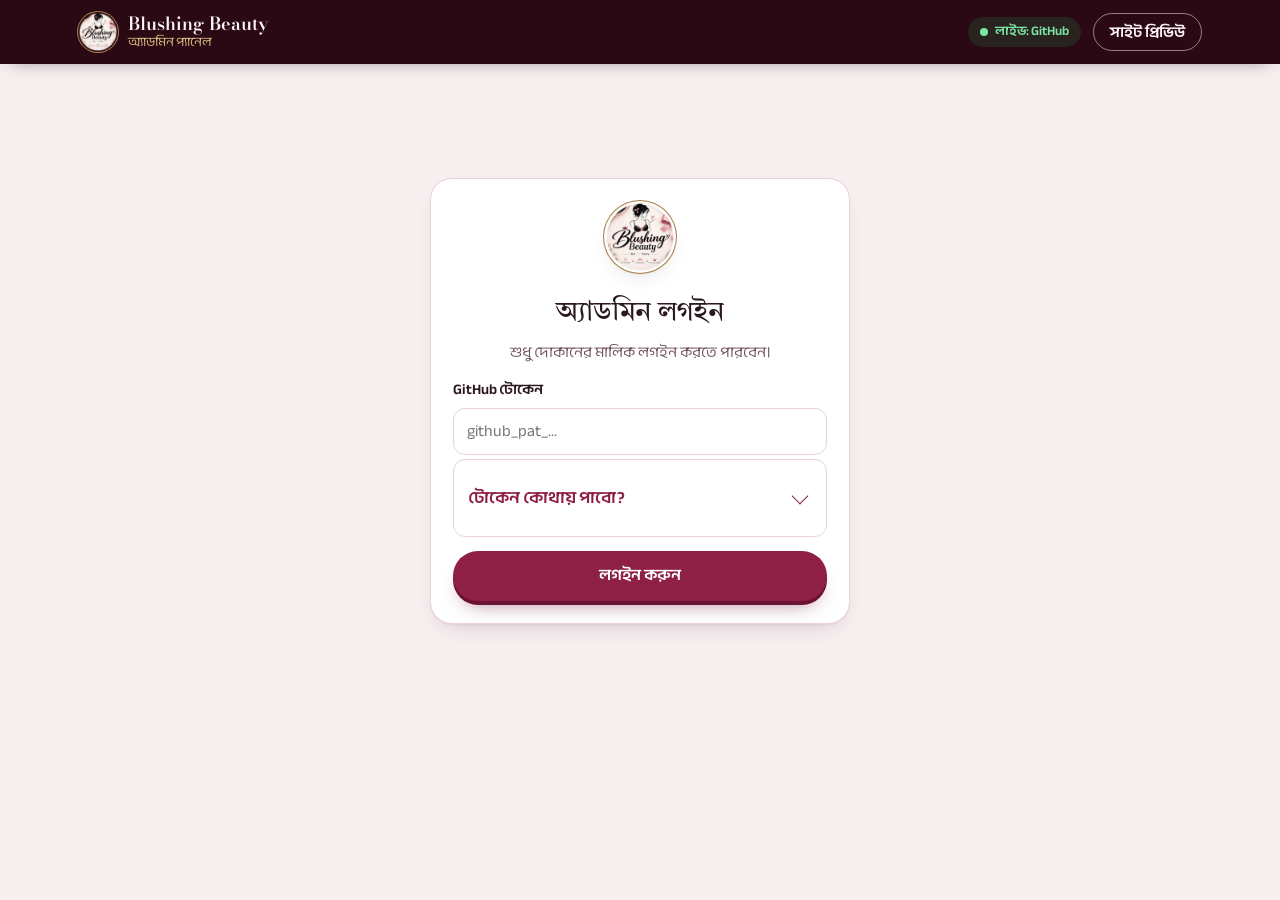
==== commit f7d16ee1: "Admin: publish changes straight to the live site with a GitHub token" ====
--- a/admin.html
+++ b/admin.html
@@ -35,8 +35,25 @@
         <img src="images/logo.webp" alt="" width="72" height="72" class="a-login-logo">
         <h1>অ্যাডমিন লগইন</h1>
         <p class="a-muted">শুধু দোকানের মালিক লগইন করতে পারবেন।</p>
-        <label class="a-field"><span>ইমেইল</span><input type="email" name="email" autocomplete="username" required></label>
-        <label class="a-field"><span>পাসওয়ার্ড</span><input type="password" name="password" autocomplete="current-password" required></label>
+        <div id="emailLogin">
+          <label class="a-field"><span>ইমেইল</span><input type="email" name="email" autocomplete="username"></label>
+          <label class="a-field"><span>পাসওয়ার্ড</span><input type="password" name="password" autocomplete="current-password"></label>
+        </div>
+        <div id="tokenLogin" hidden>
+          <label class="a-field"><span>GitHub টোকেন</span><input type="password" name="token" autocomplete="off" spellcheck="false" placeholder="github_pat_..."></label>
+          <details class="a-help">
+            <summary>টোকেন কোথায় পাবো?</summary>
+            <ol>
+              <li><a href="https://github.com/settings/personal-access-tokens/new" target="_blank" rel="noopener">GitHub এ নতুন টোকেন</a> খুলুন (Fine-grained token)।</li>
+              <li>Token name: <b>Blushing Beauty admin</b>, Expiration: <b>1 বছর</b> (৩৬৬ দিন)।</li>
+              <li>Resource owner: <b>blushingbeautybd</b></li>
+              <li>Repository access: <b>Only select repositories</b> → <b>blushingbeautybd.github.io</b></li>
+              <li>Permissions → Repository permissions → <b>Contents: Read and write</b></li>
+              <li><b>Generate token</b> চেপে টোকেনটা কপি করে এখানে পেস্ট করুন।</li>
+            </ol>
+            <p>টোকেন শুধু এই ব্রাউজারে থাকে। কাউকে দেবেন না, আর অন্যের কম্পিউটারে লগইন করলে কাজ শেষে লগআউট করুন।</p>
+          </details>
+        </div>
         <p class="form-err" id="loginErr" role="alert"></p>
         <button type="submit" class="btn btn-primary btn-block" id="loginBtn">লগইন করুন</button>
       </form>
--- a/assets/css/admin.css
+++ b/assets/css/admin.css
@@ -209,3 +209,10 @@
 .hb-mobile .a-btnrow { margin-top: 8px; }
 .hb-mimg { width: 74px; aspect-ratio: 8 / 12.5; border-radius: 10px; overflow: hidden; background: var(--blush); display: grid; place-items: center; font-size: 12px; color: var(--muted); }
 .hb-mimg img { width: 100%; height: 100%; object-fit: cover; }
+
+/* github token help */
+.a-help { font-size: 14px; color: var(--muted); border: 1px solid var(--line); border-radius: 12px; padding: 10px 14px; margin-top: 4px; }
+.a-help summary { cursor: pointer; font-weight: 600; color: var(--berry); }
+.a-help ol { padding-left: 20px; margin: 10px 0; display: grid; gap: 6px; }
+.a-help a { color: var(--berry); }
+.a-help p { font-size: 13px; }
